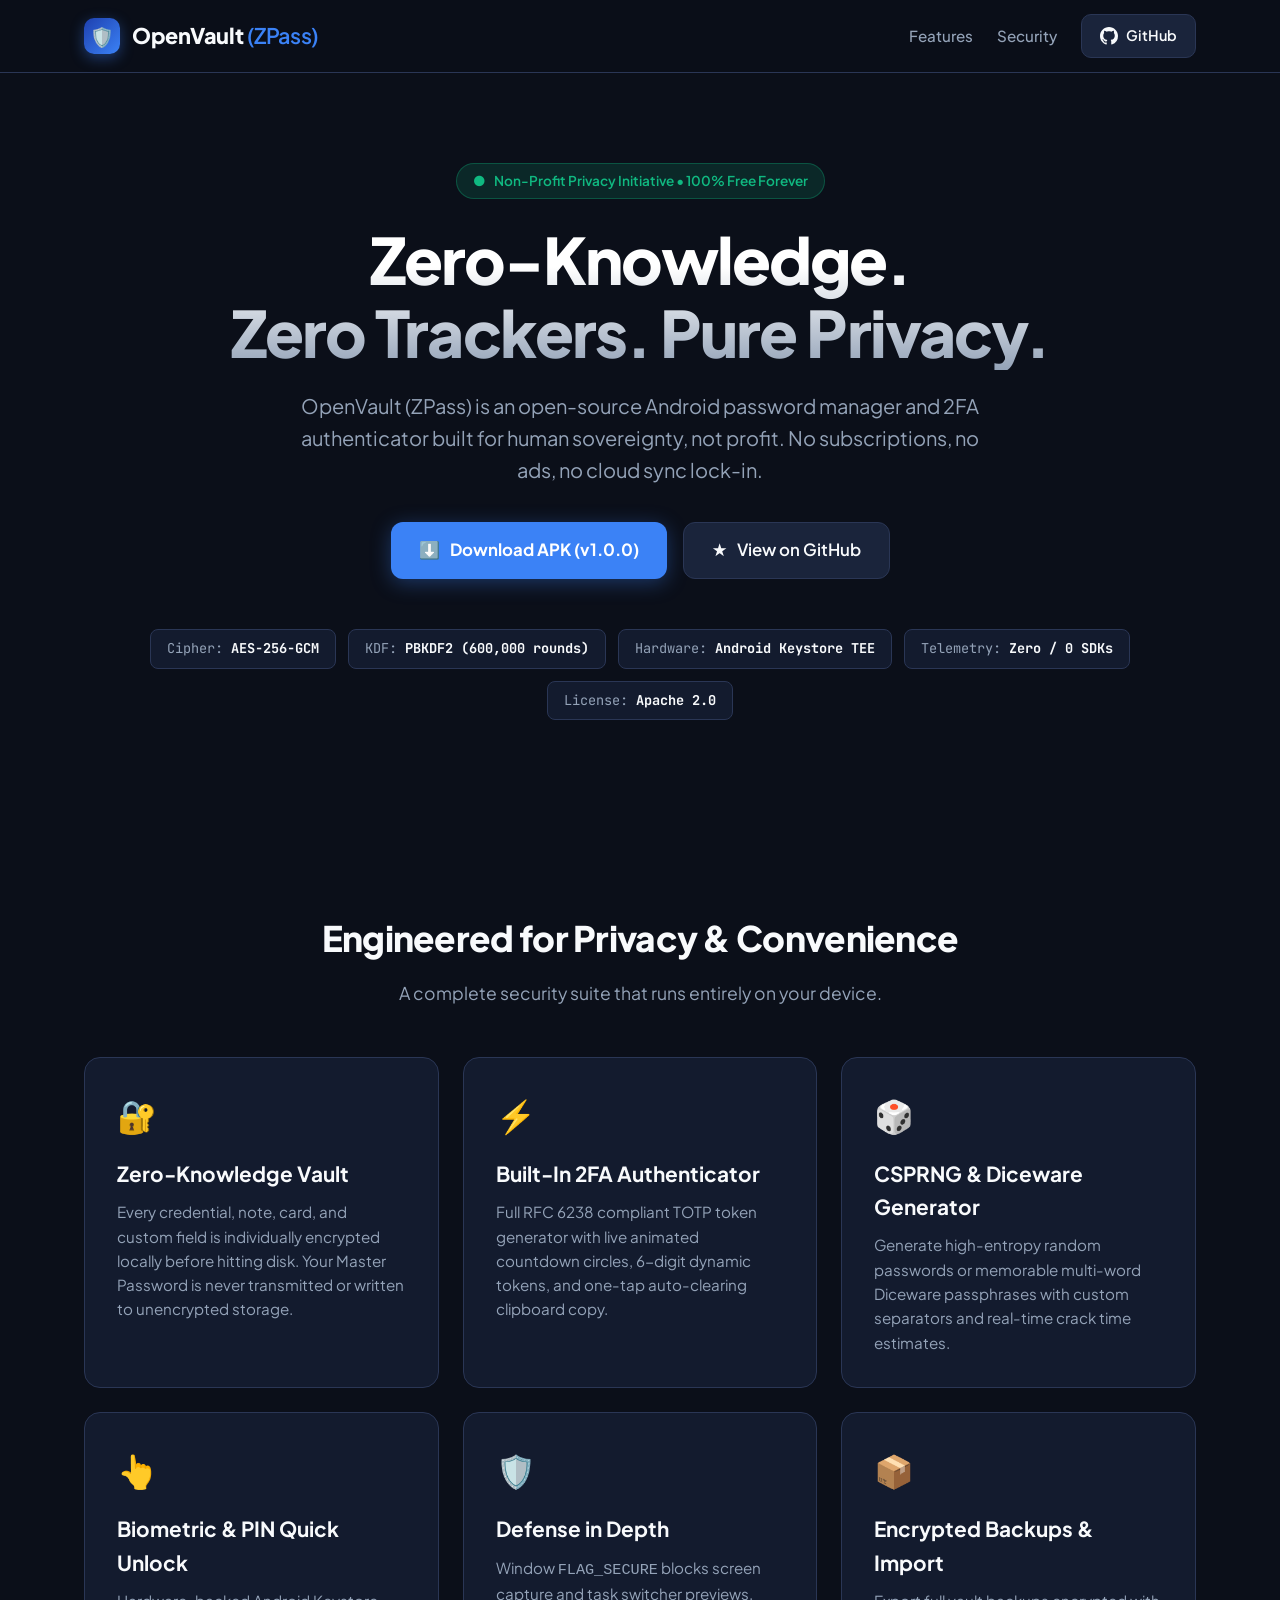
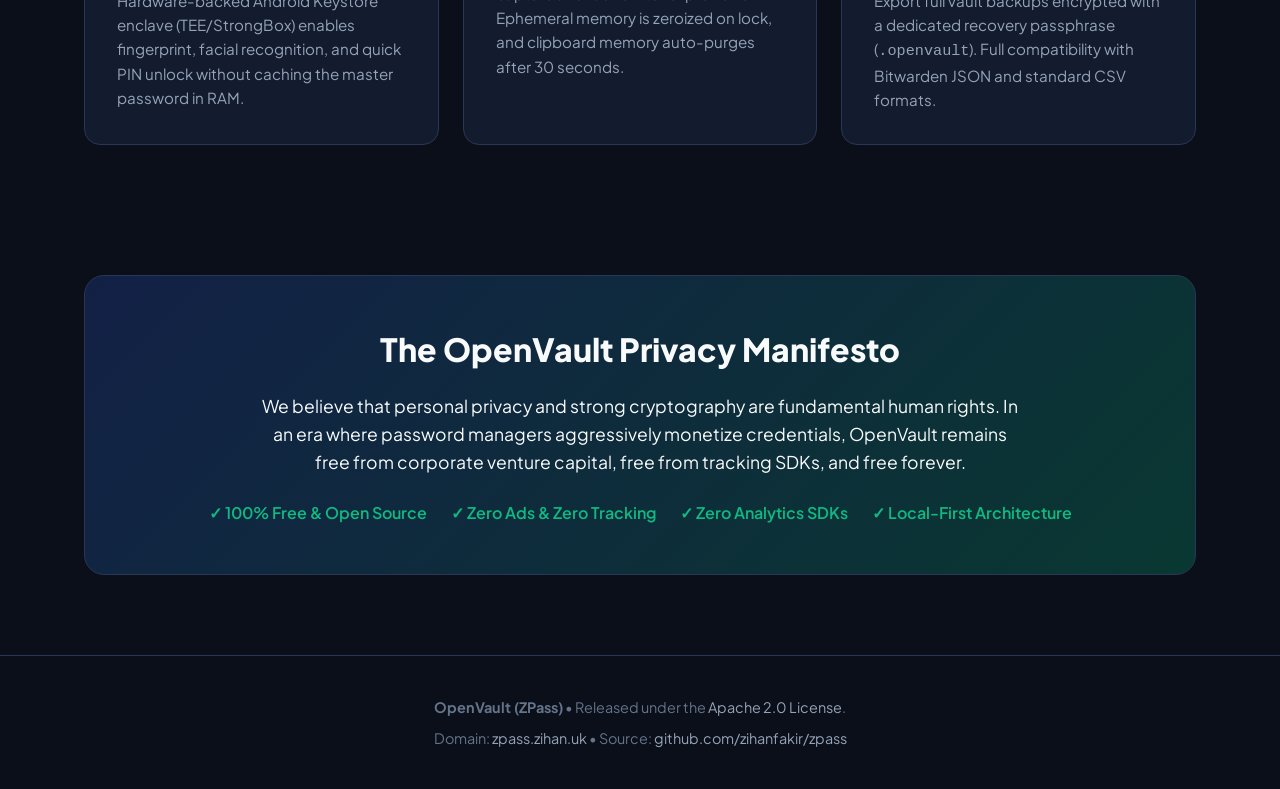
==== docs/index.html @ 298674f6 "Initial release of OpenVault (ZPass) - Production-quality privacy-first Android password manager" ====
<!DOCTYPE html>
<html lang="en">
<head>
  <meta charset="UTF-8" />
  <meta name="viewport" content="width=device-width, initial-scale=1.0" />
  <title>OpenVault (ZPass) — Zero-Knowledge, Privacy-First Password Manager</title>
  <meta name="description" content="100% Free and open-source zero-knowledge password manager and 2FA authenticator for Android. Zero ads, zero tracking, zero telemetry." />
  <link rel="icon" href="data:image/svg+xml,<svg xmlns=%22http://www.w3.org/2000/svg%22 viewBox=%220 0 100 100%22><text y=%22.9em%22 font-size=%2290%22>🛡️</text></svg>">
  <link rel="preconnect" href="https://fonts.googleapis.com">
  <link rel="preconnect" href="https://fonts.gstatic.com" crossorigin>
  <link href="https://fonts.googleapis.com/css2?family=Plus+Jakarta+Sans:wght@400;500;600;700;800&family=JetBrains+Mono:wght@400;500;600&display=swap" rel="stylesheet">
  <style>
    :root {
      --bg: #0B0F19;
      --surface: #131B2E;
      --surface-card: #1A243B;
      --surface-border: #2A3655;
      --primary: #3B82F6;
      --primary-hover: #60A5FA;
      --accent-emerald: #10B981;
      --accent-emerald-glow: rgba(16, 185, 129, 0.15);
      --text-main: #F8FAFC;
      --text-muted: #94A3B8;
      --text-sub: #64748B;
    }

    * {
      box-sizing: border-box;
      margin: 0;
      padding: 0;
    }

    body {
      background-color: var(--bg);
      color: var(--text-main);
      font-family: 'Plus Jakarta Sans', -apple-system, BlinkMacSystemFont, sans-serif;
      line-height: 1.6;
      overflow-x: hidden;
    }

    .container {
      max-width: 1160px;
      margin: 0 auto;
      padding: 0 24px;
    }

    /* Navigation */
    header {
      border-bottom: 1px solid var(--surface-border);
      position: sticky;
      top: 0;
      background: rgba(11, 15, 25, 0.85);
      backdrop-filter: blur(12px);
      z-index: 100;
    }

    .nav-bar {
      display: flex;
      justify-content: space-between;
      align-items: center;
      height: 72px;
    }

    .brand {
      display: flex;
      align-items: center;
      gap: 12px;
      font-size: 1.35rem;
      font-weight: 800;
      letter-spacing: -0.02em;
      color: var(--text-main);
      text-decoration: none;
    }

    .brand-shield {
      width: 36px;
      height: 36px;
      background: linear-gradient(135deg, #1E40AF, #3B82F6);
      border-radius: 10px;
      display: flex;
      align-items: center;
      justify-content: center;
      font-size: 1.2rem;
      box-shadow: 0 4px 14px rgba(59, 130, 246, 0.4);
    }

    .nav-links {
      display: flex;
      gap: 24px;
      align-items: center;
    }

    .nav-link {
      color: var(--text-muted);
      text-decoration: none;
      font-weight: 500;
      font-size: 0.95rem;
      transition: color 0.2s ease;
    }

    .nav-link:hover {
      color: var(--text-main);
    }

    .btn-github {
      display: inline-flex;
      align-items: center;
      gap: 8px;
      background: var(--surface-card);
      border: 1px solid var(--surface-border);
      padding: 9px 18px;
      border-radius: 10px;
      color: var(--text-main);
      text-decoration: none;
      font-weight: 600;
      font-size: 0.9rem;
      transition: all 0.2s ease;
    }

    .btn-github:hover {
      background: var(--surface-border);
      border-color: var(--primary);
    }

    /* Hero Section */
    .hero {
      padding: 90px 0 60px;
      text-align: center;
      position: relative;
    }

    .hero-badge {
      display: inline-flex;
      align-items: center;
      gap: 8px;
      background: var(--accent-emerald-glow);
      border: 1px solid rgba(16, 185, 129, 0.3);
      padding: 6px 16px;
      border-radius: 9999px;
      font-size: 0.85rem;
      color: var(--accent-emerald);
      font-weight: 600;
      margin-bottom: 24px;
    }

    .hero-title {
      font-size: clamp(2.5rem, 5vw, 4rem);
      font-weight: 800;
      line-height: 1.15;
      letter-spacing: -0.03em;
      margin-bottom: 20px;
      background: linear-gradient(180deg, #FFFFFF 30%, #94A3B8 100%);
      -webkit-background-clip: text;
      -webkit-text-fill-color: transparent;
    }

    .hero-subtitle {
      font-size: 1.25rem;
      color: var(--text-muted);
      max-width: 680px;
      margin: 0 auto 36px;
      font-weight: 400;
    }

    .hero-cta-group {
      display: flex;
      justify-content: center;
      gap: 16px;
      flex-wrap: wrap;
      margin-bottom: 50px;
    }

    .btn-primary {
      display: inline-flex;
      align-items: center;
      gap: 10px;
      background: var(--primary);
      color: #FFFFFF;
      padding: 14px 28px;
      border-radius: 12px;
      font-weight: 700;
      font-size: 1.05rem;
      text-decoration: none;
      box-shadow: 0 4px 20px rgba(59, 130, 246, 0.35);
      transition: all 0.2s ease;
    }

    .btn-primary:hover {
      background: var(--primary-hover);
      transform: translateY(-2px);
    }

    .btn-secondary {
      display: inline-flex;
      align-items: center;
      gap: 10px;
      background: var(--surface-card);
      border: 1px solid var(--surface-border);
      color: var(--text-main);
      padding: 14px 28px;
      border-radius: 12px;
      font-weight: 600;
      font-size: 1.05rem;
      text-decoration: none;
      transition: all 0.2s ease;
    }

    .btn-secondary:hover {
      background: var(--surface-border);
    }

    /* Badges Bar */
    .badges-bar {
      display: flex;
      justify-content: center;
      gap: 12px;
      flex-wrap: wrap;
      margin-bottom: 70px;
    }

    .badge-pill {
      background: var(--surface);
      border: 1px solid var(--surface-border);
      padding: 8px 16px;
      border-radius: 8px;
      font-size: 0.85rem;
      color: var(--text-muted);
      font-family: 'JetBrains Mono', monospace;
    }

    .badge-pill strong {
      color: var(--text-main);
    }

    /* Features Grid */
    .features-section {
      padding: 60px 0 90px;
    }

    .section-header {
      text-align: center;
      margin-bottom: 50px;
    }

    .section-header h2 {
      font-size: 2.2rem;
      font-weight: 800;
      letter-spacing: -0.02em;
      margin-bottom: 12px;
    }

    .section-header p {
      color: var(--text-muted);
      font-size: 1.1rem;
    }

    .grid {
      display: grid;
      grid-template-columns: repeat(auto-fit, minmax(320px, 1fr));
      gap: 24px;
    }

    .card {
      background: var(--surface);
      border: 1px solid var(--surface-border);
      padding: 32px;
      border-radius: 16px;
      transition: transform 0.2s ease, border-color 0.2s ease;
    }

    .card:hover {
      transform: translateY(-4px);
      border-color: var(--primary);
    }

    .card-icon {
      font-size: 2rem;
      margin-bottom: 16px;
      display: inline-block;
    }

    .card h3 {
      font-size: 1.3rem;
      font-weight: 700;
      margin-bottom: 10px;
      color: var(--text-main);
    }

    .card p {
      color: var(--text-muted);
      font-size: 0.95rem;
      line-height: 1.6;
    }

    /* Privacy Banner */
    .manifesto {
      background: linear-gradient(135deg, rgba(30, 58, 138, 0.4), rgba(5, 150, 105, 0.3));
      border: 1px solid var(--surface-border);
      border-radius: 20px;
      padding: 48px;
      margin: 40px 0 80px;
      text-align: center;
    }

    .manifesto h2 {
      font-size: 2rem;
      font-weight: 800;
      margin-bottom: 16px;
    }

    .manifesto p {
      max-width: 760px;
      margin: 0 auto 24px;
      color: var(--text-main);
      font-size: 1.1rem;
    }

    .manifesto-checks {
      display: flex;
      justify-content: center;
      gap: 24px;
      flex-wrap: wrap;
      color: var(--accent-emerald);
      font-weight: 600;
    }

    /* Footer */
    footer {
      border-top: 1px solid var(--surface-border);
      padding: 40px 0;
      text-align: center;
      color: var(--text-sub);
      font-size: 0.9rem;
    }

    footer a {
      color: var(--text-muted);
      text-decoration: none;
    }

    footer a:hover {
      color: var(--text-main);
    }
  </style>
</head>
<body>

  <header>
    <div class="container nav-bar">
      <a href="https://zpass.zihan.uk" class="brand">
        <div class="brand-shield">🛡️</div>
        <span>OpenVault <span style="color: var(--primary); font-weight: 600;">(ZPass)</span></span>
      </a>
      <div class="nav-links">
        <a href="#features" class="nav-link">Features</a>
        <a href="#security" class="nav-link">Security</a>
        <a href="https://github.com/zihanfakir/zpass" target="_blank" class="btn-github">
          <svg height="18" width="18" viewBox="0 0 16 16" fill="currentColor"><path d="M8 0C3.58 0 0 3.58 0 8c0 3.54 2.29 6.53 5.47 7.59.4.07.55-.17.55-.38 0-.19-.01-.82-.01-1.49-2.01.37-2.53-.49-2.69-.94-.09-.23-.48-.94-.82-1.13-.28-.15-.68-.52-.01-.53.63-.01 1.08.58 1.23.82.72 1.21 1.87.87 2.33.66.07-.52.28-.87.51-1.07-1.78-.2-3.64-.89-3.64-3.95 0-.87.31-1.59.82-2.15-.08-.2-.36-1.02.08-2.12 0 0 .67-.21 2.2.82.64-.18 1.32-.27 2-.27.68 0 1.36.09 2 .27 1.53-1.04 2.2-.82 2.2-.82.44 1.1.16 1.92.08 2.12.51.56.82 1.27.82 2.15 0 3.07-1.87 3.75-3.65 3.95.29.25.54.73.54 1.48 0 1.07-.01 1.93-.01 2.2 0 .21.15.46.55.38A8.013 8.013 0 0016 8c0-4.42-3.58-8-8-8z"></path></svg>
          GitHub
        </a>
      </div>
    </div>
  </header>

  <main class="container">
    <section class="hero">
      <div class="hero-badge">
        <span>●</span> Non-Profit Privacy Initiative • 100% Free Forever
      </div>
      <h1 class="hero-title">Zero-Knowledge.<br/>Zero Trackers. Pure Privacy.</h1>
      <p class="hero-subtitle">
        OpenVault (ZPass) is an open-source Android password manager and 2FA authenticator built for human sovereignty, not profit. No subscriptions, no ads, no cloud sync lock-in.
      </p>

      <div class="hero-cta-group">
        <a href="https://github.com/zihanfakir/zpass/releases" class="btn-primary">
          <span>⬇️</span> Download APK (v1.0.0)
        </a>
        <a href="https://github.com/zihanfakir/zpass" target="_blank" class="btn-secondary">
          <span>★</span> View on GitHub
        </a>
      </div>

      <div class="badges-bar">
        <div class="badge-pill">Cipher: <strong>AES-256-GCM</strong></div>
        <div class="badge-pill">KDF: <strong>PBKDF2 (600,000 rounds)</strong></div>
        <div class="badge-pill">Hardware: <strong>Android Keystore TEE</strong></div>
        <div class="badge-pill">Telemetry: <strong>Zero / 0 SDKs</strong></div>
        <div class="badge-pill">License: <strong>Apache 2.0</strong></div>
      </div>
    </section>

    <section id="features" class="features-section">
      <div class="section-header">
        <h2>Engineered for Privacy & Convenience</h2>
        <p>A complete security suite that runs entirely on your device.</p>
      </div>

      <div class="grid">
        <div class="card">
          <div class="card-icon">🔐</div>
          <h3>Zero-Knowledge Vault</h3>
          <p>Every credential, note, card, and custom field is individually encrypted locally before hitting disk. Your Master Password is never transmitted or written to unencrypted storage.</p>
        </div>

        <div class="card">
          <div class="card-icon">⚡</div>
          <h3>Built-In 2FA Authenticator</h3>
          <p>Full RFC 6238 compliant TOTP token generator with live animated countdown circles, 6-digit dynamic tokens, and one-tap auto-clearing clipboard copy.</p>
        </div>

        <div class="card">
          <div class="card-icon">🎲</div>
          <h3>CSPRNG & Diceware Generator</h3>
          <p>Generate high-entropy random passwords or memorable multi-word Diceware passphrases with custom separators and real-time crack time estimates.</p>
        </div>

        <div class="card">
          <div class="card-icon">👆</div>
          <h3>Biometric & PIN Quick Unlock</h3>
          <p>Hardware-backed Android Keystore enclave (TEE/StrongBox) enables fingerprint, facial recognition, and quick PIN unlock without caching the master password in RAM.</p>
        </div>

        <div class="card">
          <div class="card-icon">🛡️</div>
          <h3>Defense in Depth</h3>
          <p>Window <code>FLAG_SECURE</code> blocks screen capture and task switcher previews. Ephemeral memory is zeroized on lock, and clipboard memory auto-purges after 30 seconds.</p>
        </div>

        <div class="card">
          <div class="card-icon">📦</div>
          <h3>Encrypted Backups & Import</h3>
          <p>Export full vault backups encrypted with a dedicated recovery passphrase (<code>.openvault</code>). Full compatibility with Bitwarden JSON and standard CSV formats.</p>
        </div>
      </div>
    </section>

    <section id="security" class="manifesto">
      <h2>The OpenVault Privacy Manifesto</h2>
      <p>
        We believe that personal privacy and strong cryptography are fundamental human rights. In an era where password managers aggressively monetize credentials, OpenVault remains free from corporate venture capital, free from tracking SDKs, and free forever.
      </p>
      <div class="manifesto-checks">
        <span>✓ 100% Free & Open Source</span>
        <span>✓ Zero Ads & Zero Tracking</span>
        <span>✓ Zero Analytics SDKs</span>
        <span>✓ Local-First Architecture</span>
      </div>
    </section>
  </main>

  <footer>
    <div class="container">
      <p>
        <strong>OpenVault (ZPass)</strong> • Released under the <a href="https://github.com/zihanfakir/zpass/blob/main/LICENSE" target="_blank">Apache 2.0 License</a>.
      </p>
      <p style="margin-top: 8px;">
        Domain: <a href="https://zpass.zihan.uk">zpass.zihan.uk</a> • Source: <a href="https://github.com/zihanfakir/zpass" target="_blank">github.com/zihanfakir/zpass</a>
      </p>
    </div>
  </footer>

</body>
</html>
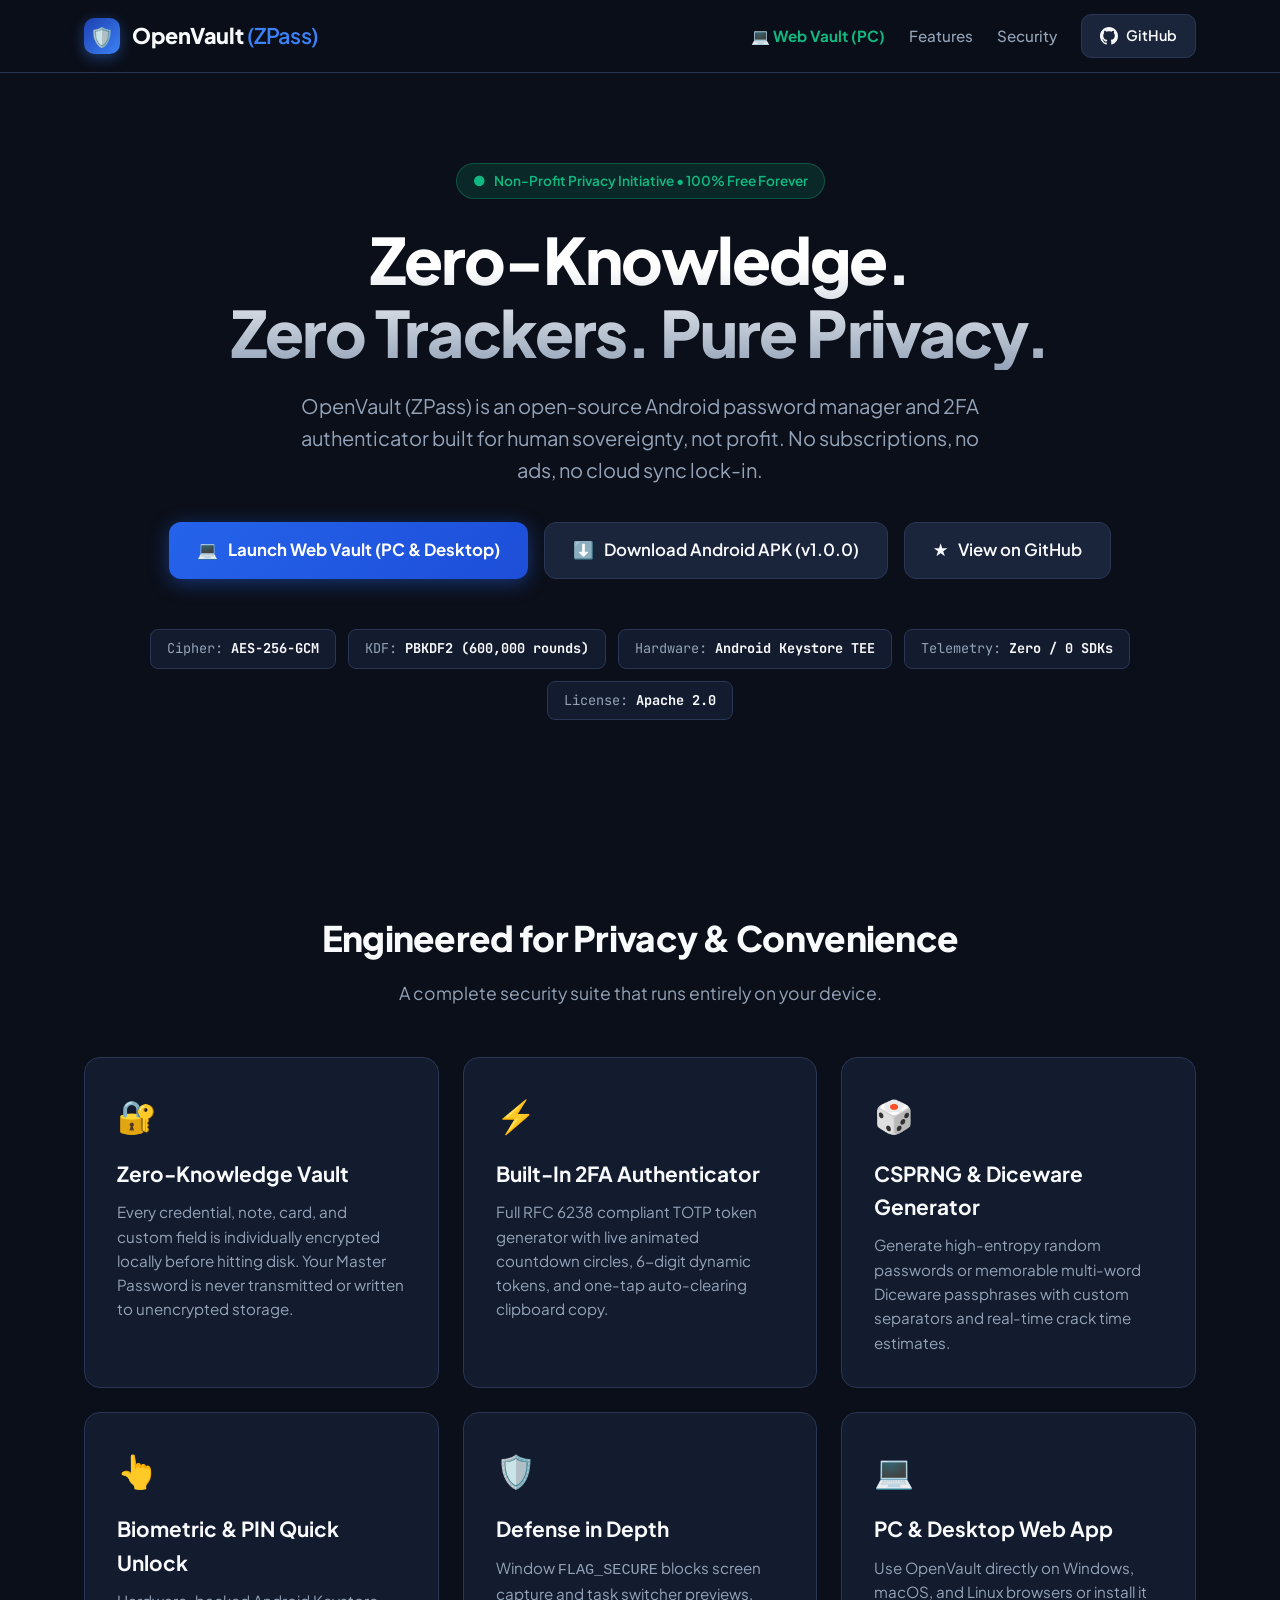
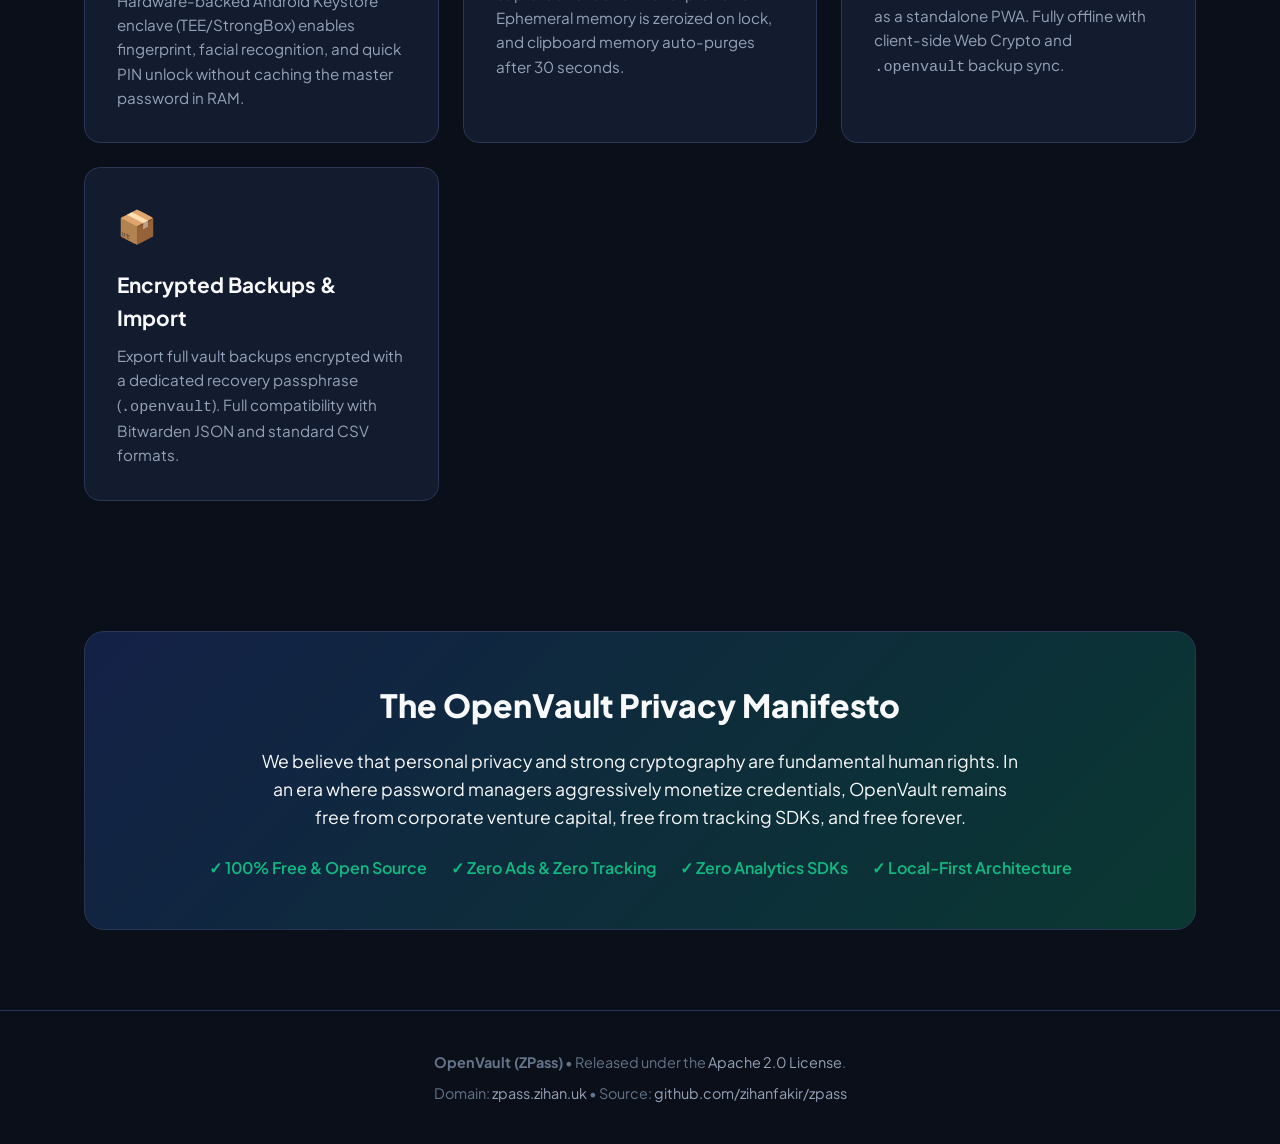
==== commit 7cc3194e: "Add OpenVault Web App: Zero-knowledge client-side password manager & 2FA authenticator for PC / Desk" ====
--- a/docs/index.html
+++ b/docs/index.html
@@ -352,6 +352,7 @@
         <span>OpenVault <span style="color: var(--primary); font-weight: 600;">(ZPass)</span></span>
       </a>
       <div class="nav-links">
+        <a href="app/" class="nav-link" style="color: var(--accent-emerald); font-weight: 700;">💻 Web Vault (PC)</a>
         <a href="#features" class="nav-link">Features</a>
         <a href="#security" class="nav-link">Security</a>
         <a href="https://github.com/zihanfakir/zpass" target="_blank" class="btn-github">
@@ -373,8 +374,11 @@
       </p>
 
       <div class="hero-cta-group">
-        <a href="https://github.com/zihanfakir/zpass/releases" class="btn-primary">
-          <span>⬇️</span> Download APK (v1.0.0)
+        <a href="app/" class="btn-primary" style="background: linear-gradient(135deg, #2563EB, #1D4ED8); box-shadow: 0 4px 20px rgba(37, 99, 235, 0.45);">
+          <span>💻</span> Launch Web Vault (PC & Desktop)
+        </a>
+        <a href="https://github.com/zihanfakir/zpass/releases" class="btn-secondary">
+          <span>⬇️</span> Download Android APK (v1.0.0)
         </a>
         <a href="https://github.com/zihanfakir/zpass" target="_blank" class="btn-secondary">
           <span>★</span> View on GitHub
@@ -425,6 +429,12 @@
           <div class="card-icon">🛡️</div>
           <h3>Defense in Depth</h3>
           <p>Window <code>FLAG_SECURE</code> blocks screen capture and task switcher previews. Ephemeral memory is zeroized on lock, and clipboard memory auto-purges after 30 seconds.</p>
+        </div>
+
+        <div class="card">
+          <div class="card-icon">💻</div>
+          <h3>PC & Desktop Web App</h3>
+          <p>Use OpenVault directly on Windows, macOS, and Linux browsers or install it as a standalone PWA. Fully offline with client-side Web Crypto and <code>.openvault</code> backup sync.</p>
         </div>
 
         <div class="card">
